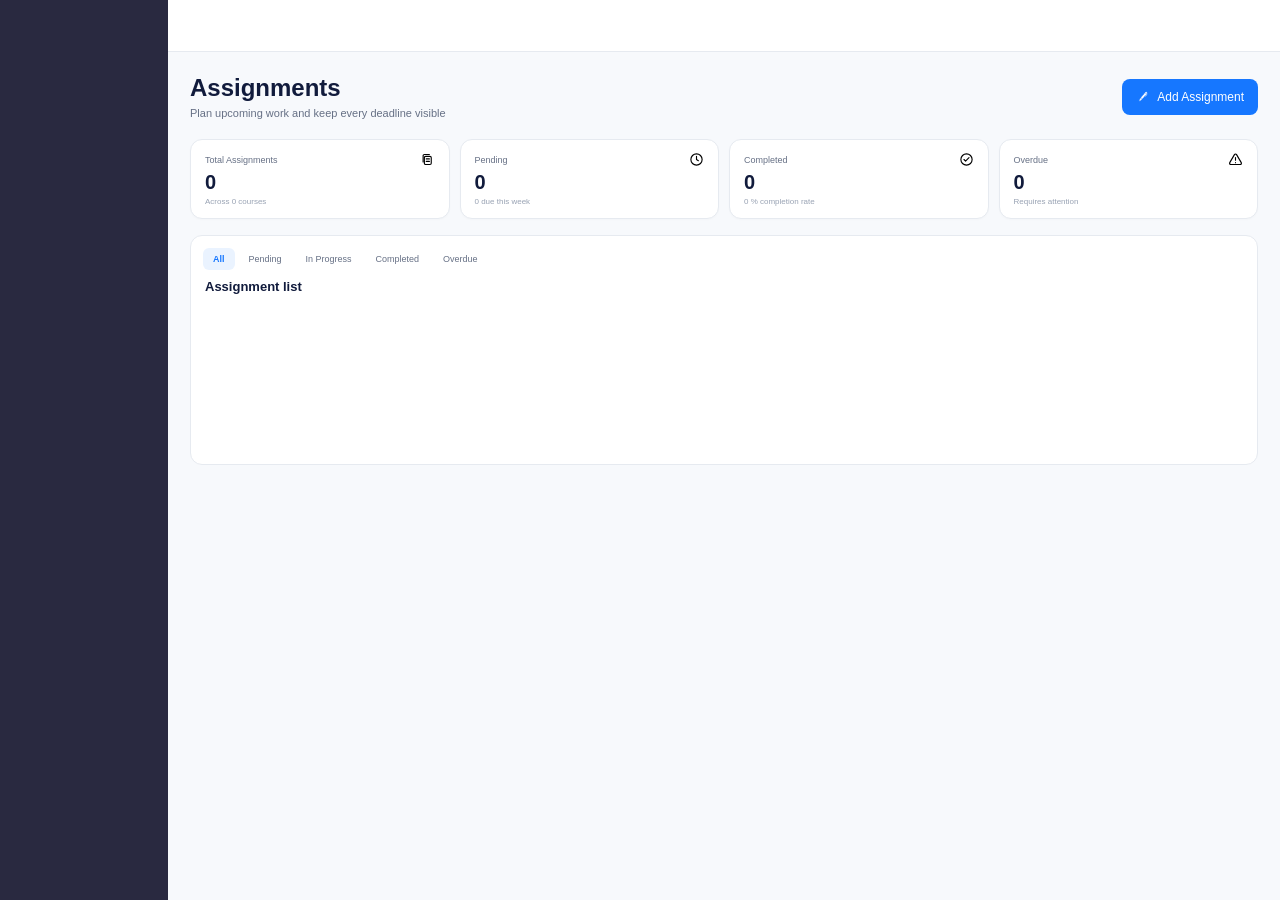
==== pages/Assignments.html @ a7ec11ba "Assignments first commit" ====
<!DOCTYPE html>
<html lang="en">

<head>

    <meta charset="UTF-8">

    <meta
        name="viewport"
        content="width=device-width, initial-scale=1.0"
    >

    <title>Assignments</title>


    <link
        rel="shortcut icon"
        href="../assets/icons/favicon.svg"
        type="image/x-icon"
    >


    <link
        rel="stylesheet"
        href="../style/main_variables.css"
    >


    <link
        rel="stylesheet"
        href="../style/Assignments.css"
    >

</head>


<body>


    <!-- ========================================
         HEADER
    ======================================== -->

    <header>

        <!-- header -->

    </header>


    <!-- ========================================
         SIDEBAR
    ======================================== -->

    <aside>

        <!-- aside -->

    </aside>


    <!-- ========================================
         MAIN
    ======================================== -->

    <main>


        <!-- ========================================
             PAGE HEADER
        ======================================== -->

        <div class="main-header">


            <div>

                <h1>
                    Assignments
                </h1>

                <small>
                    Plan upcoming work and keep every deadline visible
                </small>

            </div>


            <button
                class="add-assignment-btn"
                id="addAssignmentBtn"
                type="button"
            >

                <img
                    src="../assets/icons/Pen icon.png"
                    alt="Pen icon"
                >

                Add Assignment

            </button>


        </div>


        <!-- ========================================
             STAT CARDS
        ======================================== -->

        <div class="main-cards">


            <!-- TOTAL ASSIGNMENTS -->

            <div class="stat-card">

                <div class="card-header">

                    <h5>
                        Total Assignments
                    </h5>

                    <img
                        src="../assets/icons/double icon.svg"
                        alt="Double assignment icon"
                    >

                </div>


                <p id="totalAssignments">
                    0
                </p>


                <small>

                    Across

                    <span id="totalAssignmentsInfo">
                        0
                    </span>

                    courses

                </small>

            </div>


            <!-- PENDING -->

            <div class="stat-card">

                <div class="card-header">

                    <h5>
                        Pending
                    </h5>

                    <img
                        src="../assets/icons/clock.svg"
                        alt="Clock icon"
                    >

                </div>


                <p id="pendingAssignments">
                    0
                </p>


                <small>

                    <span id="pendingAssignmentsInfo">
                        0
                    </span>

                    due this week

                </small>

            </div>


            <!-- COMPLETED -->

            <div class="stat-card">

                <div class="card-header">

                    <h5>
                        Completed
                    </h5>

                    <img
                        src="../assets/icons/check circle.svg"
                        alt="Right check icon"
                    >

                </div>


                <p id="completedAssignments">
                    0
                </p>


                <small>

                    <span id="completedAssignmentsInfo">
                        0
                    </span>

                    % completion rate

                </small>

            </div>


            <!-- OVERDUE -->

            <div class="stat-card">

                <div class="card-header">

                    <h5>
                        Overdue
                    </h5>

                    <img
                        src="../assets/icons/danger icon.svg"
                        alt="Danger icon"
                    >

                </div>


                <p id="overdueAssignments">
                    0
                </p>


                <small id="overdueAssignmentsInfo">
                    Requires attention
                </small>

            </div>


        </div>


        <!-- ========================================
             ASSIGNMENT SECTION
        ======================================== -->

        <div class="assignment-section">


            <!-- FILTER BUTTONS -->

            <div class="highlight">

                <button
                    class="active"
                    data-status="all"
                    type="button"
                >
                    All
                </button>


                <button
                    data-status="pending"
                    type="button"
                >
                    Pending
                </button>


                <button
                    data-status="in-progress"
                    type="button"
                >
                    In Progress
                </button>


                <button
                    data-status="completed"
                    type="button"
                >
                    Completed
                </button>


                <button
                    data-status="overdue"
                    type="button"
                >
                    Overdue
                </button>

            </div>


            <!-- ASSIGNMENT LIST -->

            <div class="assignment-list">

                <h3>
                    Assignment list
                </h3>


                <div id="assignmentsList"></div>

            </div>


        </div>


    </main>


    <!-- ========================================
         ADD / EDIT ASSIGNMENT MODAL
    ======================================== -->

    <div
        class="modal-overlay"
        id="assignmentModal"
    >


        <div class="add-assignment-form">


            <!-- MODAL HEADER -->

            <div class="modal-header">

                <h3>
                    Add Assignment
                </h3>


                <button
                    id="closeAssignmentBtn"
                    type="button"
                >
                    &times;
                </button>

            </div>


            <!-- ASSIGNMENT TITLE -->

            <input
                type="text"
                id="assignmentTitle"
                placeholder="Assignment title"
            >


            <!-- ASSIGNMENT TYPE -->

            <select id="assignmentType">

                <option value="quiz">
                    Quiz
                </option>

                <option value="homework">
                    Homework
                </option>

                <option value="exam">
                    Exam
                </option>

                <option value="project">
                    Project
                </option>

                <option value="lab">
                    Lab
                </option>

            </select>


            <!-- ASSIGNMENT DATE -->

            <input
                type="date"
                id="assignmentDate"
            >


            <!-- MAX SCORE -->

            <input
                type="number"
                id="assignmentMaxScore"
                placeholder="Max score"
            >


            <!-- WEIGHT -->

            <input
                type="number"
                id="assignmentWeight"
                placeholder="Weight"
            >


            <!-- STATUS -->

            <select id="assignmentStatus">

                <option value="pending">
                    Pending
                </option>

                <option value="in-progress">
                    In Progress
                </option>

                <option value="completed">
                    Completed
                </option>

                <option value="overdue">
                    Overdue
                </option>

            </select>


            <!-- TEACHER ID -->

            <input
                type="text"
                id="assignmentTeacherId"
                placeholder="Teacher ID"
            >


            <!-- MODAL BUTTONS -->

            <div class="modal-actions">


                <button
                    id="cancelAssignmentBtn"
                    type="button"
                >
                    Cancel
                </button>


                <button
                    id="saveAssignmentBtn"
                    type="button"
                >
                    Save Assignment
                </button>


            </div>


        </div>

    </div>


    <!-- ========================================
         JAVASCRIPT
    ======================================== -->

    <script src="../js/api.js"></script>

    <script src="../js/assignments.js"></script>


</body>

</html>
---- style/main_variables.css ----
:root {
  --primary: #1677FF;
  --primary-hover: #0B63E5;
  --primary-light: #EAF3FF;
  --purple: #8B5CF6;
  --orange: #FF8A34;

  --bg-page: #F7F9FC;
  --bg-surface: #FFFFFF;
  --bg-subtle: #FAFBFC;

  --text-primary: #111B3C;
  --text-secondary: #667085;
  --text-muted: #98A2B3;

  --border: #E6EAF0;
  --divider: #EEF1F5;

  --success: #16A34A;
  --warning: #F59E0B;
  --danger: #EF4444;

  --radius-sm: 6px;
  --radius-md: 8px;
  --radius-card: 12px;
  --radius-lg: 16px;
  --radius-pill: 999px;

  --space-1: 4px;
  --space-2: 8px;
  --space-3: 12px;
  --space-4: 16px;
  --space-6: 24px;
  --space-8: 32px;
  --space-12: 48px;
}
---- style/Assignments.css ----
* {
    box-sizing: border-box;
    margin: 0;
    padding: 0;
}


body {
    font-family: Arial, Helvetica, sans-serif;
    background-color: var(--bg-page);
    color: var(--text-primary);
}


/* ========================================
   HEADER
======================================== */

header {
    position: fixed;

    top: 0;
    left: 168px;
    right: 0;

    height: 52px;

    background-color: var(--bg-surface);

    border-bottom: 1px solid var(--border);

    z-index: 10;
}


/* ========================================
   SIDEBAR
======================================== */

aside {
    position: fixed;

    top: 0;
    left: 0;
    bottom: 0;

    width: 168px;

    background-color: #292940;

    z-index: 20;
}


/* ========================================
   MAIN
======================================== */

main {
    margin-left: 168px;

    padding-top: 52px;

    min-height: 100vh;

    background-color: var(--bg-page);

    padding-left: 22px;
    padding-right: 22px;
    padding-bottom: 40px;
}


/* ========================================
   MAIN HEADER
======================================== */

.main-header {
    display: flex;

    align-items: center;
    justify-content: space-between;

    padding-top: 22px;
    padding-bottom: 20px;
}


.main-header h1 {
    font-size: 24px;

    font-weight: 700;

    color: var(--text-primary);

    margin-bottom: 5px;
}


.main-header small {
    display: block;

    font-size: 11px;

    color: var(--text-secondary);
}


/* ========================================
   ADD ASSIGNMENT BUTTON
======================================== */

.add-assignment-btn {
    display: flex;

    align-items: center;
    justify-content: center;

    gap: 7px;

    height: 36px;

    padding: 0 14px;

    border: none;

    border-radius: var(--radius-md);

    background-color: var(--primary);

    color: white;

    font-size: 12px;

    font-weight: 500;

    cursor: pointer;

    transition: background-color 0.2s ease;
}


.add-assignment-btn:hover {
    background-color: var(--primary-hover);
}


.add-assignment-btn img {
    width: 14px;
    height: 14px;

    object-fit: contain;

    filter: brightness(0) invert(1);
}


/* ========================================
   STAT CARDS
======================================== */

.main-cards {
    display: grid;

    grid-template-columns: repeat(4, 1fr);

    gap: 10px;

    margin-bottom: 16px;
}


.stat-card {
    min-height: 72px;

    padding: 12px 14px;

    background-color: var(--bg-surface);

    border: 1px solid var(--border);

    border-radius: var(--radius-card);

    box-shadow:
        0 1px 2px rgba(16, 24, 40, 0.02);
}


/* ========================================
   CARD HEADER
======================================== */

.card-header {
    display: flex;

    align-items: center;
    justify-content: space-between;

    margin-bottom: 3px;
}


.card-header h5 {
    font-size: 9px;

    font-weight: 500;

    color: var(--text-secondary);
}


.card-header img {
    width: 15px;
    height: 15px;

    object-fit: contain;
}


/* ========================================
   CARD NUMBERS
======================================== */

.stat-card p {
    font-size: 20px;

    line-height: 1.2;

    font-weight: 700;

    color: var(--text-primary);

    margin: 3px 0;
}


.stat-card small {
    display: block;

    font-size: 8px;

    color: var(--text-muted);
}


/* ========================================
   ASSIGNMENT SECTION
======================================== */

.assignment-section {
    background-color: var(--bg-surface);

    border: 1px solid var(--border);

    border-radius: var(--radius-card);

    padding: 12px;

    min-height: 230px;
}


/* ========================================
   FILTER BUTTONS
======================================== */

.highlight {
    display: flex;

    align-items: center;

    gap: 4px;

    margin-bottom: 9px;
}


.highlight button {
    border: none;

    background: transparent;

    color: var(--text-secondary);

    font-size: 9px;

    padding: 6px 10px;

    border-radius: var(--radius-sm);

    cursor: pointer;

    transition:
        background-color 0.2s ease,
        color 0.2s ease;
}


.highlight button:hover {
    background-color: var(--primary-light);

    color: var(--primary);
}


.highlight button.active {
    background-color: var(--primary-light);

    color: var(--primary);

    font-weight: 600;
}


/* ========================================
   ASSIGNMENT LIST
======================================== */

.assignment-list {
    padding: 0 2px;
}


.assignment-list h3 {
    font-size: 13px;

    font-weight: 700;

    color: var(--text-primary);

    margin-bottom: 3px;
}


#assignmentsList {
    margin-top: 12px;
}


.assignment {
    display: grid;

    grid-template-columns:
        1.5fr
        1fr
        1.2fr
        1fr
        1fr;

    align-items: center;

    padding: 10px 8px;

    border-top: 1px solid var(--border);

    font-size: 9px;

    color: var(--text-secondary);

    cursor: pointer;

    transition:
        background-color 0.2s ease;
}


.assignment:hover {
    background-color: var(--primary-light);
}


.assignment p {
    margin: 0;
}


.assignment .assignment-title {
    font-weight: 600;

    color: var(--text-primary);
}


/* ========================================
   ASSIGNMENT HEADER
======================================== */

.assignment-header {
    cursor: default;

    font-weight: 600;

    color: var(--text-secondary);

    border-top: none;

    border-bottom: 1px solid var(--border);

    padding-bottom: 8px;
}


.assignment-header:hover {
    background-color: transparent;
}


/* ========================================
   STATUS
======================================== */

.status {
    display: inline-block;

    padding: 3px 10px;

    border-radius: 12px;

    font-size: 9px;

    font-weight: bold;
}


.status.pending {
    background: #fef3c7;

    color: #92400e;
}


.status.in-progress {
    background: #dbeafe;

    color: #1d4ed8;
}


.status.completed {
    background: #dcfce7;

    color: #166534;
}


.status.overdue {
    background: #fee2e2;

    color: #991b1b;
}


/* ========================================
   MODAL OVERLAY
======================================== */

.modal-overlay {
    display: none;

    position: fixed;

    top: 0;
    left: 0;
    right: 0;
    bottom: 0;

    z-index: 100;

    align-items: center;
    justify-content: center;

    background-color:
        rgba(41, 41, 64, 0.25);

    backdrop-filter: blur(6px);

    -webkit-backdrop-filter: blur(6px);
}


/* ========================================
   MODAL WINDOW
======================================== */

.add-assignment-form {
    width: 420px;

    padding: 22px;

    background-color: var(--bg-surface);

    border: 1px solid var(--border);

    border-radius: var(--radius-card);

    box-shadow:
        0 10px 30px rgba(16, 24, 40, 0.15);
}


/* ========================================
   MODAL HEADER
======================================== */

.modal-header {
    display: flex;

    align-items: center;
    justify-content: space-between;

    margin-bottom: 18px;
}


.modal-header h3 {
    font-size: 16px;

    color: var(--text-primary);
}


.modal-header button {
    border: none;

    background: transparent;

    color: var(--text-secondary);

    font-size: 22px;

    cursor: pointer;
}


.modal-header button:hover {
    color: var(--text-primary);
}


/* ========================================
   FORM INPUTS
======================================== */

.add-assignment-form input,
.add-assignment-form select {
    width: 100%;

    height: 36px;

    margin-bottom: 10px;

    padding: 0 10px;

    border: 1px solid var(--border);

    border-radius: var(--radius-sm);

    background-color: var(--bg-page);

    color: var(--text-primary);

    font-size: 11px;

    outline: none;
}


.add-assignment-form input:focus,
.add-assignment-form select:focus {
    border-color: var(--primary);
}


/* ========================================
   MODAL BUTTONS
======================================== */

.modal-actions {
    display: flex;

    justify-content: flex-end;

    gap: 8px;

    margin-top: 8px;
}


.modal-actions button {
    height: 34px;

    padding: 0 14px;

    border: none;

    border-radius: var(--radius-sm);

    font-size: 11px;

    cursor: pointer;
}


#saveAssignmentBtn {
    background-color: var(--primary);

    color: white;
}


#saveAssignmentBtn:hover {
    background-color: var(--primary-hover);
}


#cancelAssignmentBtn {
    background-color: var(--primary-light);

    color: var(--primary);
}
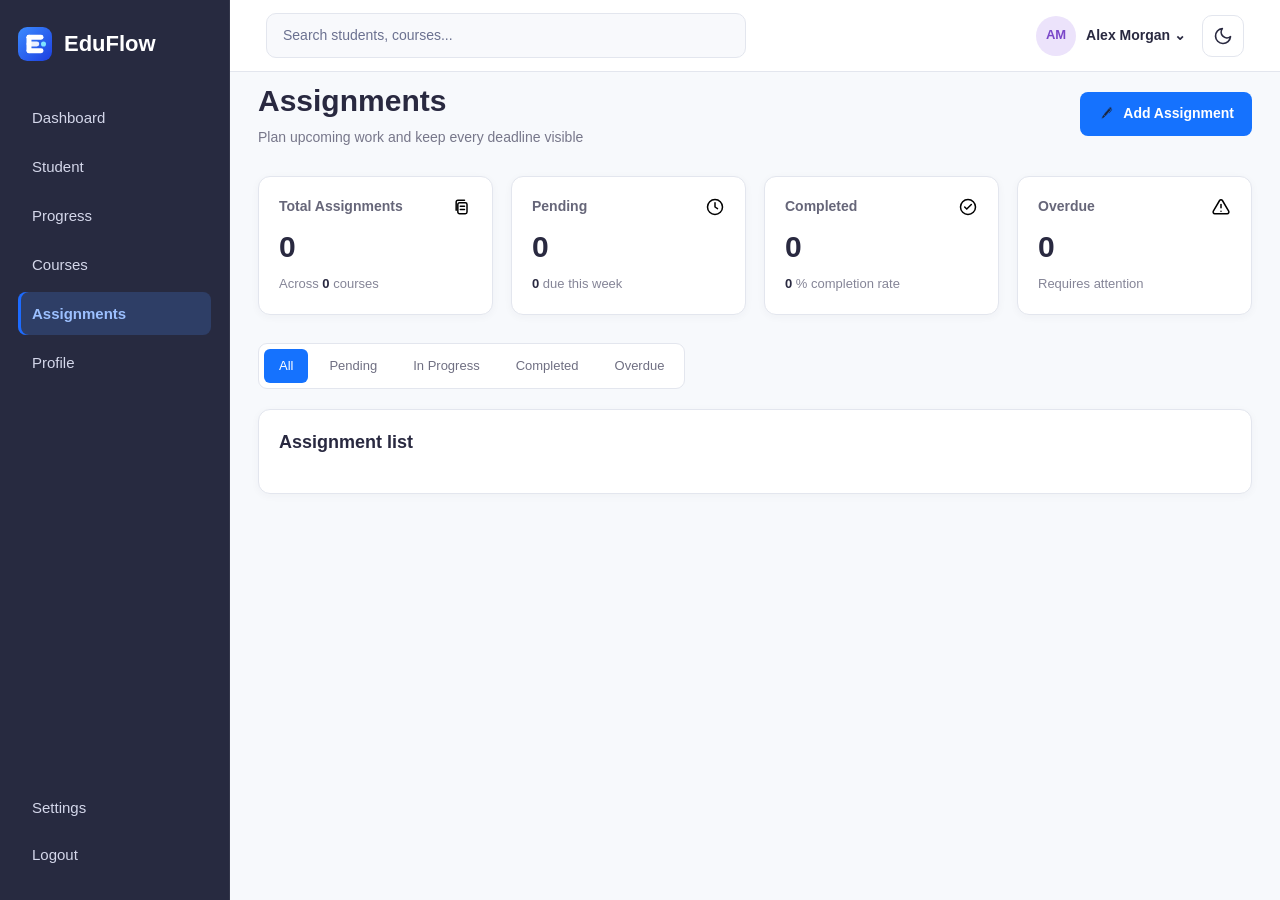
==== commit 9c38f367: "Profile first commit" ====
--- a/pages/Assignments.html
+++ b/pages/Assignments.html
@@ -13,6 +13,7 @@
     <title>Assignments</title>
 
 
+    <!-- FAVICON -->
     <link
         rel="shortcut icon"
         href="../assets/icons/favicon.svg"
@@ -20,43 +21,48 @@
     >
 
 
+    <!-- GLOBAL VARIABLES -->
     <link
         rel="stylesheet"
         href="../style/main_variables.css"
     >
 
 
+    <!-- SHARED LAYOUT -->
+    <link
+        rel="stylesheet"
+        href="../style/layout.css"
+    >
+
+
+    <!-- ASSIGNMENTS STYLE -->
     <link
         rel="stylesheet"
         href="../style/Assignments.css"
     >
 
+
+    <!-- SHARED LAYOUT JS -->
+    <script src="../js/layout.js"></script>
+
 </head>
 
 
-<body>
-
-
-    <!-- ========================================
-         HEADER
-    ======================================== -->
-
-    <header>
-
-        <!-- header -->
-
-    </header>
-
-
-    <!-- ========================================
-         SIDEBAR
-    ======================================== -->
-
-    <aside>
-
-        <!-- aside -->
-
-    </aside>
+<body data-page="assignments">
+
+
+    <!-- ========================================
+         SHARED TOPBAR
+    ======================================== -->
+
+    <div id="topbar-container"></div>
+
+
+    <!-- ========================================
+         SHARED SIDEBAR
+    ======================================== -->
+
+    <div id="sidebar-container"></div>
 
 
     <!-- ========================================
@@ -65,13 +71,7 @@
 
     <main>
 
-
-        <!-- ========================================
-             PAGE HEADER
-        ======================================== -->
-
         <div class="main-header">
-
 
             <div>
 
@@ -101,18 +101,17 @@
 
             </button>
 
-
         </div>
 
 
         <!-- ========================================
-             STAT CARDS
+             STATISTICS CARDS
         ======================================== -->
 
         <div class="main-cards">
 
 
-            <!-- TOTAL ASSIGNMENTS -->
+            <!-- TOTAL -->
 
             <div class="stat-card">
 
@@ -256,13 +255,13 @@
 
 
         <!-- ========================================
-             ASSIGNMENT SECTION
+             ASSIGNMENTS SECTION
         ======================================== -->
 
         <div class="assignment-section">
 
 
-            <!-- FILTER BUTTONS -->
+            <!-- FILTERS -->
 
             <div class="highlight">
 
@@ -325,12 +324,11 @@
 
         </div>
 
-
     </main>
 
 
     <!-- ========================================
-         ADD / EDIT ASSIGNMENT MODAL
+         ASSIGNMENT MODAL
     ======================================== -->
 
     <div
@@ -338,7 +336,6 @@
         id="assignmentModal"
     >
 
-
         <div class="add-assignment-form">
 
 
@@ -361,7 +358,7 @@
             </div>
 
 
-            <!-- ASSIGNMENT TITLE -->
+            <!-- TITLE -->
 
             <input
                 type="text"
@@ -370,7 +367,7 @@
             >
 
 
-            <!-- ASSIGNMENT TYPE -->
+            <!-- TYPE -->
 
             <select id="assignmentType">
 
@@ -397,7 +394,7 @@
             </select>
 
 
-            <!-- ASSIGNMENT DATE -->
+            <!-- DATE -->
 
             <input
                 type="date"
@@ -446,7 +443,7 @@
             </select>
 
 
-            <!-- TEACHER ID -->
+            <!-- TEACHER -->
 
             <input
                 type="text"
@@ -455,11 +452,10 @@
             >
 
 
-            <!-- MODAL BUTTONS -->
+            <!-- ACTIONS -->
 
             <div class="modal-actions">
 
-
                 <button
                     id="cancelAssignmentBtn"
                     type="button"
@@ -475,9 +471,7 @@
                     Save Assignment
                 </button>
 
-
-            </div>
-
+            </div>
 
         </div>
 
@@ -485,11 +479,16 @@
 
 
     <!-- ========================================
-         JAVASCRIPT
+         API
     ======================================== -->
 
     <script src="../js/api.js"></script>
 
+
+    <!-- ========================================
+         ASSIGNMENTS JS
+    ======================================== -->
+
     <script src="../js/assignments.js"></script>
 
 
--- a/style/layout.css
+++ b/style/layout.css
@@ -0,0 +1,275 @@
+/* =========================================================
+   EduFlow shared layout: theme, Sidebar, Topbar, page offset.
+   Every page links this file.
+   ========================================================= */
+@import url("https://fonts.googleapis.com/css2?family=Inter:wght@400;500;600;700&display=swap");
+
+/* ---------- Theme variables ---------- */
+:root {
+  color-scheme: light;
+
+  --bg: #f8f9fc;
+  --surface: #ffffff;
+  --border: #e3e6ee;
+  --ink: #1f2236;
+  --muted: #6b7190;
+  --sidebar: #272a40;
+  --sidebar-border: rgba(255, 255, 255, .06);
+
+  --blue: #1d6bff;
+  --purple: #c08af0;
+  --orange: #edad5e;
+  --green: #1f9d68;
+  --primary: #1d6bff;
+  --primary-hover: #0f5be6;
+
+  --green-soft: #e3f5ec;
+  --track: #e8eaf2;
+  --avatar-bg: #ece3fb;
+  --avatar-ink: #7a47c9;
+  --danger: #d63c3c;
+
+  --radius: 14px;
+
+  /* Layout sizes (desktop) */
+  --sidebar-w: 230px;
+  --topbar-h: 72px;
+  --page-pad: 36px;
+}
+
+[data-theme="dark"] {
+  color-scheme: dark;
+
+  --bg: #11131f;
+  --surface: #191c2b;
+  --border: #2b3045;
+  --ink: #f4f6fc;
+  --muted: #9ca3b8;
+  --sidebar: #171927;
+  --sidebar-border: #2b3045;
+
+  --blue: #4d8dff;
+  --purple: #c9a0f5;
+  --orange: #f0b46d;
+  --green: #3fc68f;
+
+  --green-soft: rgba(63, 198, 143, .16);
+  --track: #2b3045;
+  --avatar-bg: #2f2650;
+  --avatar-ink: #d3bbf7;
+  --danger: #ff7b7b;
+}
+
+/* ---------- Base ---------- */
+* { box-sizing: border-box; margin: 0; padding: 0; }
+
+/* html { scroll-padding-top: var(--topbar-h); } */
+
+body {
+  font-family: "Inter", system-ui, -apple-system, "Segoe UI", sans-serif;
+  background: var(--bg);
+  color: var(--ink);
+  font-size: 16px;
+  line-height: 1.4;
+}
+
+body.no-scroll { overflow: hidden; }
+
+a { color: inherit; text-decoration: none; }
+ul { list-style: none; }
+button { font: inherit; color: inherit; cursor: pointer; }
+
+:focus-visible { outline: 2px solid var(--blue); outline-offset: 2px; }
+
+/* ---------- Sidebar (fixed on desktop) ---------- */
+.sidebar {
+  position: fixed;
+  top: 0;
+  left: 0;
+  z-index: 40;
+  width: var(--sidebar-w);
+  height: 100vh;
+  overflow-y: auto;
+  background: var(--sidebar);
+  border-right: 1px solid var(--sidebar-border);
+  color: #fff;
+  padding: 24px 18px;
+  display: flex;
+  flex-direction: column;
+}
+
+.sidebar-header {
+  display: flex;
+  align-items: center;
+  justify-content: space-between;
+  height: 40px;
+  margin-bottom: 32px;
+}
+.brand { display: flex; align-items: center; gap: 12px; }
+.brand img { width: 34px; height: 34px; display: block; }
+.brand span { font-size: 22px; font-weight: 700; }
+
+.sidebar-close {
+  display: none;
+  width: 38px;
+  height: 38px;
+  background: transparent;
+  border: 1px solid rgba(255, 255, 255, .25);
+  border-radius: 10px;
+}
+
+.menu { display: grid; gap: 6px; }
+.menu a, .menu-bottom a {
+  display: block; padding: 11px 14px; font-size: 15px; color: #d4d7ea;
+  border-radius: 8px;
+}
+.menu a:hover, .menu-bottom a:hover { color: #fff; background: rgba(255, 255, 255, .06); }
+.menu a.active {
+  color: #9cc0ff;
+  font-weight: 600;
+  background: rgba(77, 141, 255, .2);
+  box-shadow: inset 3px 0 0 var(--blue);
+}
+.menu-bottom { margin-top: auto; display: grid; gap: 4px; }
+
+.sidebar-overlay {
+  display: none;
+  position: fixed;
+  inset: 0;
+  z-index: 35;
+  background: rgba(10, 12, 24, .55);
+  opacity: 0;
+  visibility: hidden;
+  transition: opacity .25s ease, visibility 0s .25s;
+}
+.sidebar-overlay--visible {
+  opacity: 1;
+  visibility: visible;
+  transition-delay: 0s;
+}
+
+/* ---------- Topbar (fixed) ---------- */
+.topbar {
+  position: fixed;
+  top: 0;
+  left: var(--sidebar-w);
+  right: 0;
+  z-index: 30;
+  height: var(--topbar-h);
+  display: flex;
+  align-items: center;
+  justify-content: space-between;
+  gap: 16px;
+  padding: 0 var(--page-pad);
+  background: var(--surface);
+  border-bottom: 1px solid var(--border);
+
+
+}
+.topbar-left { display: flex; align-items: center; gap: 14px; flex: 1; min-width: 0; }
+.menu-toggle {
+  display: none;
+  flex-shrink: 0;
+  width: 42px; height: 42px;
+  font-size: 20px; line-height: 1;
+  background: var(--surface);
+  border: 1px solid var(--border);
+  border-radius: 10px;
+}
+.search {
+  flex: 1 1 auto;
+  width: 100%;
+  min-width: 0;
+  max-width: 480px;
+  padding: 12px 16px;
+  font: inherit; font-size: 14px;
+  color: var(--ink);
+  border: 1px solid var(--border); border-radius: 10px; background: var(--bg);
+}
+.search::placeholder { color: var(--muted); }
+.top-actions { display: flex; align-items: center; gap: 14px; flex-shrink: 0; }
+.theme-toggle {
+  width: 42px; height: 42px; border-radius: 10px;
+  border: 1px solid var(--border); background: var(--surface);
+  display: grid; place-items: center;
+}
+.theme-toggle:hover { background: var(--bg); }
+.theme-toggle svg { width: 20px; height: 20px; fill: none; stroke: currentColor; stroke-width: 2; stroke-linecap: round; stroke-linejoin: round; }
+.icon-sun { display: none; }
+[data-theme="dark"] .icon-moon { display: none; }
+[data-theme="dark"] .icon-sun { display: block; }
+.user { display: flex; align-items: center; gap: 10px; font-size: 14px; font-weight: 600; }
+.avatar {
+  width: 40px; height: 40px; border-radius: 50%; background: var(--avatar-bg); color: var(--avatar-ink);
+  display: grid; place-items: center; font-size: 13px; font-weight: 700;
+}
+
+/* ---------- Page offset ---------- */
+.main {
+  margin-left: var(--sidebar-w);
+  padding-top: var(--topbar-h);
+  min-width: 0;
+}
+.content {
+  width: 100%;
+  max-width: none;
+  padding: var(--page-pad);
+}
+
+/* Shown by layout.js if the Sidebar/Topbar files cannot be loaded */
+.layout-error {
+  position: fixed;
+  top: 0;
+  left: 0;
+  right: 0;
+  z-index: 50;
+  padding: 12px 16px;
+  background: var(--danger);
+  color: #fff;
+  font-size: 14px;
+}
+
+/* ---------- Laptop (just above the drawer breakpoint) ---------- */
+@media (min-width: 1025px) and (max-width: 1200px) {
+  :root { --sidebar-w: 210px; --page-pad: 28px; }
+}
+
+/* ---------- Tablet and below: drawer sidebar ---------- */
+@media (max-width: 1024px) {
+  :root { --topbar-h: 68px; --page-pad: 28px; }
+
+  .sidebar {
+    width: min(260px, 85vw);
+    transform: translateX(-100%);
+    visibility: hidden;
+    transition: transform .25s ease, visibility 0s .25s;
+  }
+  .sidebar--open {
+    transform: translateX(0);
+    visibility: visible;
+    transition-delay: 0s;
+    box-shadow: 8px 0 24px rgba(0, 0, 0, .25);
+  }
+  .sidebar-close { display: grid; place-items: center; }
+  .sidebar-overlay { display: block; }
+
+  .topbar { left: 0; }
+  .menu-toggle { display: grid; place-items: center; }
+  .main { margin-left: 0; }
+}
+
+/* ---------- Mobile ---------- */
+@media (max-width: 767px) {
+  :root { --topbar-h: 64px; --page-pad: 16px; }
+
+  body { font-size: 15px; }
+  .search { font-size: 16px; padding: 10px 14px; }
+  .menu-toggle, .theme-toggle { width: 38px; height: 38px; }
+  .avatar { width: 36px; height: 36px; }
+  /* .user-name { display: none; } */
+  .top-actions { gap: 10px; }
+}
+
+@media (prefers-reduced-motion: reduce) {
+  .sidebar, .sidebar-overlay { transition: none; }
+}
--- a/style/Assignments.css
+++ b/style/Assignments.css
@@ -1,292 +1,272 @@
+/* =========================================================
+   GLOBAL
+   ========================================================= */
+
 * {
     box-sizing: border-box;
     margin: 0;
     padding: 0;
 }
 
+html,
+body {
+    min-height: 100%;
+}
 
 body {
     font-family: Arial, Helvetica, sans-serif;
-    background-color: var(--bg-page);
-    color: var(--text-primary);
-}
-
-
-/* ========================================
-   HEADER
-======================================== */
-
-header {
-    position: fixed;
-
-    top: 0;
-    left: 168px;
-    right: 0;
-
-    height: 52px;
-
-    background-color: var(--bg-surface);
-
-    border-bottom: 1px solid var(--border);
-
-    z-index: 10;
-}
-
-
-/* ========================================
-   SIDEBAR
-======================================== */
-
-aside {
-    position: fixed;
-
-    top: 0;
-    left: 0;
-    bottom: 0;
-
-    width: 168px;
-
-    background-color: #292940;
-
-    z-index: 20;
-}
-
-
-/* ========================================
-   MAIN
-======================================== */
-
-main {
-    margin-left: 168px;
-
-    padding-top: 52px;
+
+    color: #292940;
+
+    background-color: var(--bg-page, #fbfcfe);
+
+    overflow-x: hidden;
+}
+
+
+/* =========================================================
+   ASSIGNMENTS MAIN  (selector covers any <main>, even without the class)
+
+   The shared Sidebar + Topbar are styled by layout.css.
+   --fit-sidebar-w / --fit-topbar-h are set by layout-fit.js
+   from their real size (the numbers here are only fallbacks
+   for the moment before the script runs).
+   ========================================================= */
+
+main,
+.assignments-main {
+    margin-left: var(--fit-sidebar-w, 230px);
 
     min-height: 100vh;
 
-    background-color: var(--bg-page);
-
-    padding-left: 22px;
-    padding-right: 22px;
-    padding-bottom: 40px;
-}
-
-
-/* ========================================
+    padding-top: calc(var(--fit-topbar-h, 72px) + 8px);
+    padding-left: 28px;
+    padding-right: 28px;
+    padding-bottom: 30px;
+
+    background-color: var(--bg-page, #fbfcfe);
+}
+
+
+/* =========================================================
    MAIN HEADER
-======================================== */
+   ========================================================= */
 
 .main-header {
     display: flex;
 
     align-items: center;
+
     justify-content: space-between;
 
-    padding-top: 22px;
-    padding-bottom: 20px;
-}
-
+    gap: 20px;
+
+    margin-bottom: 28px;
+}
 
 .main-header h1 {
-    font-size: 24px;
+    font-size: 30px;
 
     font-weight: 700;
 
-    color: var(--text-primary);
-
-    margin-bottom: 5px;
-}
-
+    color: #292940;
+
+    margin-bottom: 6px;
+}
 
 .main-header small {
     display: block;
 
-    font-size: 11px;
-
-    color: var(--text-secondary);
-}
-
-
-/* ========================================
+    font-size: 14px;
+
+    color: #77778a;
+}
+
+
+/* =========================================================
    ADD ASSIGNMENT BUTTON
-======================================== */
+   ========================================================= */
 
 .add-assignment-btn {
     display: flex;
 
     align-items: center;
+
     justify-content: center;
 
-    gap: 7px;
-
-    height: 36px;
-
-    padding: 0 14px;
+    gap: 8px;
+
+    min-width: 165px;
+
+    height: 44px;
+
+    padding: 0 18px;
 
     border: none;
 
-    border-radius: var(--radius-md);
-
-    background-color: var(--primary);
-
-    color: white;
-
-    font-size: 12px;
-
-    font-weight: 500;
+    border-radius: 8px;
+
+    background-color: #1572fe;
+
+    color: #ffffff;
+
+    font-size: 14px;
+
+    font-weight: 600;
 
     cursor: pointer;
 
-    transition: background-color 0.2s ease;
-}
-
+    transition:
+        background-color 0.2s ease,
+        transform 0.2s ease;
+}
 
 .add-assignment-btn:hover {
-    background-color: var(--primary-hover);
-}
-
+    background-color: #0f5fd6;
+
+    transform: translateY(-1px);
+}
+
+.add-assignment-btn:active {
+    transform: translateY(0);
+}
 
 .add-assignment-btn img {
-    width: 14px;
-    height: 14px;
+    width: 17px;
+
+    height: 17px;
 
     object-fit: contain;
-
-    filter: brightness(0) invert(1);
-}
-
-
-/* ========================================
-   STAT CARDS
-======================================== */
+}
+
+
+/* =========================================================
+   STATISTICS CARDS
+   ========================================================= */
 
 .main-cards {
     display: grid;
 
-    grid-template-columns: repeat(4, 1fr);
-
-    gap: 10px;
-
-    margin-bottom: 16px;
-}
-
+    grid-template-columns:
+        repeat(4, minmax(0, 1fr));
+
+    gap: 18px;
+
+    margin-bottom: 28px;
+}
 
 .stat-card {
-    min-height: 72px;
-
-    padding: 12px 14px;
-
-    background-color: var(--bg-surface);
-
-    border: 1px solid var(--border);
-
-    border-radius: var(--radius-card);
+    min-width: 0;
+
+    padding: 20px;
+
+    border: 1px solid var(--border, #e8e8ef);
+
+    border-radius: 12px;
+
+    background-color: var(--bg-surface, #ffffff);
 
     box-shadow:
-        0 1px 2px rgba(16, 24, 40, 0.02);
-}
-
-
-/* ========================================
-   CARD HEADER
-======================================== */
+        0 2px 8px rgba(41, 41, 64, 0.04);
+}
 
 .card-header {
     display: flex;
 
     align-items: center;
+
     justify-content: space-between;
 
-    margin-bottom: 3px;
-}
-
+    gap: 10px;
+
+    margin-bottom: 15px;
+}
 
 .card-header h5 {
-    font-size: 9px;
-
-    font-weight: 500;
-
-    color: var(--text-secondary);
-}
-
+    font-size: 14px;
+
+    font-weight: 600;
+
+    color: #666679;
+}
 
 .card-header img {
-    width: 15px;
-    height: 15px;
+    width: 20px;
+
+    height: 20px;
 
     object-fit: contain;
 }
 
-
-/* ========================================
-   CARD NUMBERS
-======================================== */
-
-.stat-card p {
-    font-size: 20px;
-
-    line-height: 1.2;
+.stat-card > p {
+    font-size: 30px;
+
+    line-height: 1;
 
     font-weight: 700;
 
-    color: var(--text-primary);
-
-    margin: 3px 0;
-}
-
-
-.stat-card small {
-    display: block;
-
-    font-size: 8px;
-
-    color: var(--text-muted);
-}
-
-
-/* ========================================
+    color: #292940;
+
+    margin-bottom: 10px;
+}
+
+.stat-card > small {
+    font-size: 13px;
+
+    color: #858597;
+}
+
+.stat-card > small span {
+    font-weight: 600;
+
+    color: #292940;
+}
+
+
+/* =========================================================
    ASSIGNMENT SECTION
-======================================== */
+   ========================================================= */
 
 .assignment-section {
-    background-color: var(--bg-surface);
-
-    border: 1px solid var(--border);
-
-    border-radius: var(--radius-card);
-
-    padding: 12px;
-
-    min-height: 230px;
-}
-
-
-/* ========================================
-   FILTER BUTTONS
-======================================== */
+    width: 100%;
+}
 
 .highlight {
     display: flex;
 
     align-items: center;
 
-    gap: 4px;
-
-    margin-bottom: 9px;
-}
-
+    gap: 6px;
+
+    width: fit-content;
+
+    padding: 5px;
+
+    margin-bottom: 20px;
+
+    border: 1px solid var(--border, #e7e7ee);
+
+    border-radius: 9px;
+
+    background-color: var(--bg-surface, #ffffff);
+}
 
 .highlight button {
+    height: 34px;
+
+    padding: 0 15px;
+
     border: none;
 
-    background: transparent;
-
-    color: var(--text-secondary);
-
-    font-size: 9px;
-
-    padding: 6px 10px;
-
-    border-radius: var(--radius-sm);
+    border-radius: 6px;
+
+    background-color: transparent;
+
+    color: #6f6f82;
+
+    font-size: 13px;
+
+    font-weight: 500;
 
     cursor: pointer;
 
@@ -295,67 +275,74 @@
         color 0.2s ease;
 }
 
-
 .highlight button:hover {
-    background-color: var(--primary-light);
-
-    color: var(--primary);
-}
-
+    background-color: #f5f5f8;
+
+    color: #292940;
+}
 
 .highlight button.active {
-    background-color: var(--primary-light);
-
-    color: var(--primary);
-
-    font-weight: 600;
-}
-
-
-/* ========================================
+    background-color: #1572fe;
+
+    color: #ffffff;
+}
+
+
+/* =========================================================
    ASSIGNMENT LIST
-======================================== */
+   ========================================================= */
 
 .assignment-list {
-    padding: 0 2px;
-}
-
+    width: 100%;
+
+    padding: 20px;
+
+    border: 1px solid var(--border, #e8e8ef);
+
+    border-radius: 12px;
+
+    background-color: var(--bg-surface, #ffffff);
+
+    box-shadow:
+        0 2px 8px rgba(41, 41, 64, 0.04);
+
+    overflow-x: auto;
+}
 
 .assignment-list h3 {
-    font-size: 13px;
+    margin-bottom: 18px;
+
+    font-size: 18px;
 
     font-weight: 700;
 
-    color: var(--text-primary);
-
-    margin-bottom: 3px;
-}
-
-
-#assignmentsList {
-    margin-top: 12px;
-}
-
+    color: #292940;
+}
+
+
+/* =========================================================
+   ASSIGNMENT ROW
+   ========================================================= */
 
 .assignment {
     display: grid;
 
     grid-template-columns:
-        1.5fr
+        2fr
         1fr
         1.2fr
         1fr
-        1fr;
-
-    align-items: center;
-
-    padding: 10px 8px;
-
-    border-top: 1px solid var(--border);
-
-    font-size: 9px;
-
-    color: var(--text-secondary);
+        1.2fr;
+
+    align-items: center;
+
+    min-width: 650px;
+
+    min-height: 58px;
+
+    padding: 0 14px;
+
+    border-bottom: 1px solid #eeeeF2;
 
     cursor: pointer;
 
@@ -363,258 +350,529 @@
         background-color 0.2s ease;
 }
 
-
-.assignment:hover {
-    background-color: var(--primary-light);
-}
-
+.assignment:last-child {
+    border-bottom: none;
+}
+
+.assignment:not(.assignment-header):hover {
+    background-color: #fafafa;
+}
 
 .assignment p {
-    margin: 0;
-}
-
+    padding-right: 12px;
+
+    font-size: 13px;
+
+    color: #666679;
+
+    overflow: hidden;
+
+    text-overflow: ellipsis;
+
+    white-space: nowrap;
+}
 
 .assignment .assignment-title {
+    font-size: 14px;
+
     font-weight: 600;
 
-    color: var(--text-primary);
-}
-
-
-/* ========================================
+    color: #292940;
+}
+
+
+/* =========================================================
    ASSIGNMENT HEADER
-======================================== */
+   ========================================================= */
 
 .assignment-header {
+    min-height: 45px;
+
     cursor: default;
 
+    border-bottom: 1px solid #e5e5eb;
+
+    background-color: #fafafd;
+}
+
+.assignment-header:hover {
+    background-color: #fafafd;
+}
+
+.assignment-header p {
+    font-size: 12px;
+
     font-weight: 600;
 
-    color: var(--text-secondary);
-
-    border-top: none;
-
-    border-bottom: 1px solid var(--border);
-
-    padding-bottom: 8px;
-}
-
-
-.assignment-header:hover {
-    background-color: transparent;
-}
-
-
-/* ========================================
+    color: #858597;
+
+    text-transform: uppercase;
+}
+
+
+/* =========================================================
    STATUS
-======================================== */
+   ========================================================= */
 
 .status {
-    display: inline-block;
-
-    padding: 3px 10px;
+    display: inline-flex;
+
+    align-items: center;
+
+    justify-content: center;
+
+    min-width: 85px;
+
+    padding: 5px 10px;
+
+    border-radius: 20px;
+
+    font-size: 11px;
+
+    font-weight: 600;
+
+    text-transform: capitalize;
+}
+
+.status.pending {
+    background-color: #f5edff;
+
+    color: #7a3fc4;
+}
+
+.status.in-progress {
+    background-color: #f1f7ff;
+
+    color: #1572fe;
+}
+
+.status.completed {
+    background-color: #e8f8ef;
+
+    color: #25a65a;
+}
+
+.status.overdue {
+    background-color: #fdecec;
+
+    color: #d64545;
+}
+
+
+/* =========================================================
+   MODAL OVERLAY
+   ========================================================= */
+
+.modal-overlay {
+    position: fixed;
+
+    inset: 0;
+
+    z-index: 2000;
+
+    display: none;
+
+    align-items: center;
+
+    justify-content: center;
+
+    padding: 20px;
+
+    background-color: rgba(41, 41, 64, 0.45);
+}
+
+
+/* =========================================================
+   ADD / EDIT ASSIGNMENT FORM
+   ========================================================= */
+
+.add-assignment-form {
+    width: 100%;
+
+    max-width: 500px;
+
+    max-height: 90vh;
+
+    padding: 25px;
 
     border-radius: 12px;
 
-    font-size: 9px;
-
-    font-weight: bold;
-}
-
-
-.status.pending {
-    background: #fef3c7;
-
-    color: #92400e;
-}
-
-
-.status.in-progress {
-    background: #dbeafe;
-
-    color: #1d4ed8;
-}
-
-
-.status.completed {
-    background: #dcfce7;
-
-    color: #166534;
-}
-
-
-.status.overdue {
-    background: #fee2e2;
-
-    color: #991b1b;
-}
-
-
-/* ========================================
-   MODAL OVERLAY
-======================================== */
-
-.modal-overlay {
-    display: none;
-
-    position: fixed;
-
-    top: 0;
-    left: 0;
-    right: 0;
-    bottom: 0;
-
-    z-index: 100;
-
-    align-items: center;
-    justify-content: center;
-
-    background-color:
-        rgba(41, 41, 64, 0.25);
-
-    backdrop-filter: blur(6px);
-
-    -webkit-backdrop-filter: blur(6px);
-}
-
-
-/* ========================================
-   MODAL WINDOW
-======================================== */
-
-.add-assignment-form {
-    width: 420px;
-
-    padding: 22px;
-
-    background-color: var(--bg-surface);
-
-    border: 1px solid var(--border);
-
-    border-radius: var(--radius-card);
+    background-color: #ffffff;
 
     box-shadow:
-        0 10px 30px rgba(16, 24, 40, 0.15);
-}
-
-
-/* ========================================
+        0 15px 40px rgba(0, 0, 0, 0.15);
+
+    overflow-y: auto;
+}
+
+
+/* =========================================================
    MODAL HEADER
-======================================== */
+   ========================================================= */
 
 .modal-header {
     display: flex;
 
     align-items: center;
+
     justify-content: space-between;
 
-    margin-bottom: 18px;
-}
-
+    gap: 15px;
+
+    margin-bottom: 22px;
+}
 
 .modal-header h3 {
-    font-size: 16px;
-
-    color: var(--text-primary);
-}
-
+    font-size: 20px;
+
+    font-weight: 700;
+
+    color: #292940;
+}
 
 .modal-header button {
+    display: flex;
+
+    align-items: center;
+
+    justify-content: center;
+
+    width: 32px;
+
+    height: 32px;
+
     border: none;
 
-    background: transparent;
-
-    color: var(--text-secondary);
+    border-radius: 6px;
+
+    background-color: #f5f5f7;
+
+    color: #555568;
 
     font-size: 22px;
 
+    line-height: 1;
+
     cursor: pointer;
-}
-
+
+    transition:
+        background-color 0.2s ease,
+        color 0.2s ease;
+}
 
 .modal-header button:hover {
-    color: var(--text-primary);
-}
-
-
-/* ========================================
+    background-color: #eeeeF2;
+
+    color: #292940;
+}
+
+
+/* =========================================================
    FORM INPUTS
-======================================== */
+   ========================================================= */
 
 .add-assignment-form input,
 .add-assignment-form select {
+    display: block;
+
     width: 100%;
 
-    height: 36px;
-
-    margin-bottom: 10px;
-
-    padding: 0 10px;
-
-    border: 1px solid var(--border);
-
-    border-radius: var(--radius-sm);
-
-    background-color: var(--bg-page);
-
-    color: var(--text-primary);
-
-    font-size: 11px;
+    height: 44px;
+
+    margin-bottom: 14px;
+
+    padding: 0 12px;
+
+    border: 1px solid #ddddE5;
+
+    border-radius: 7px;
 
     outline: none;
-}
-
+
+    background-color: #ffffff;
+
+    color: #292940;
+
+    font-family: Arial, Helvetica, sans-serif;
+
+    font-size: 14px;
+
+    transition:
+        border-color 0.2s ease,
+        box-shadow 0.2s ease;
+}
+
+.add-assignment-form input::placeholder {
+    color: #9999a8;
+}
 
 .add-assignment-form input:focus,
 .add-assignment-form select:focus {
-    border-color: var(--primary);
-}
-
-
-/* ========================================
-   MODAL BUTTONS
-======================================== */
+    border-color: #1572fe;
+
+    box-shadow:
+        0 0 0 3px rgba(21, 114, 254, 0.10);
+}
+
+
+/* =========================================================
+   MODAL ACTIONS
+   ========================================================= */
 
 .modal-actions {
     display: flex;
 
     justify-content: flex-end;
 
-    gap: 8px;
+    align-items: center;
+
+    gap: 10px;
 
     margin-top: 8px;
 }
 
-
 .modal-actions button {
-    height: 34px;
-
-    padding: 0 14px;
+    min-height: 40px;
+
+    padding: 0 16px;
 
     border: none;
 
-    border-radius: var(--radius-sm);
-
-    font-size: 11px;
+    border-radius: 7px;
+
+    font-size: 13px;
+
+    font-weight: 600;
 
     cursor: pointer;
-}
-
+
+    transition:
+        background-color 0.2s ease,
+        transform 0.2s ease;
+}
+
+#cancelAssignmentBtn {
+    background-color: #f1f1f4;
+
+    color: #555568;
+}
+
+#cancelAssignmentBtn:hover {
+    background-color: #e6e6eb;
+}
 
 #saveAssignmentBtn {
-    background-color: var(--primary);
-
-    color: white;
-}
-
+    background-color: #1572fe;
+
+    color: #ffffff;
+}
 
 #saveAssignmentBtn:hover {
-    background-color: var(--primary-hover);
-}
-
-
-#cancelAssignmentBtn {
-    background-color: var(--primary-light);
-
-    color: var(--primary);
+    background-color: #0f5fd6;
+
+    transform: translateY(-1px);
+}
+
+
+/* =========================================================
+   TABLET
+   Shared sidebar becomes a mobile drawer below 1025px
+   (same breakpoint as layout.js), so no left offset here.
+   ========================================================= */
+
+@media (max-width: 1024px) {
+
+    main,
+    .assignments-main {
+        margin-left: 0;
+    }
+
+    .main-cards {
+        grid-template-columns:
+            repeat(2, minmax(0, 1fr));
+    }
+
+}
+
+
+/* =========================================================
+   900px
+   ========================================================= */
+
+@media (max-width: 900px) {
+
+    main,
+    .assignments-main {
+        padding-left: 22px;
+
+        padding-right: 22px;
+    }
+
+    .main-header {
+        align-items: flex-start;
+    }
+
+    .main-header h1 {
+        font-size: 27px;
+    }
+
+    .assignment {
+        grid-template-columns:
+            1.8fr
+            1fr
+            1.2fr
+            1fr
+            1.1fr;
+    }
+
+}
+
+
+/* =========================================================
+   700px
+   ========================================================= */
+
+@media (max-width: 700px) {
+
+    main,
+    .assignments-main {
+        padding-left: 18px;
+        padding-right: 18px;
+        padding-bottom: 25px;
+    }
+
+    .main-header {
+        flex-direction: column;
+
+        align-items: stretch;
+
+        gap: 15px;
+    }
+
+    .add-assignment-btn {
+        width: 100%;
+    }
+
+    .main-cards {
+        grid-template-columns: 1fr;
+
+        gap: 14px;
+    }
+
+    .highlight {
+        width: 100%;
+
+        overflow-x: auto;
+
+        scrollbar-width: none;
+    }
+
+    .highlight::-webkit-scrollbar {
+        display: none;
+    }
+
+    .highlight button {
+        flex-shrink: 0;
+    }
+
+    .assignment-list {
+        padding: 16px;
+    }
+
+}
+
+
+/* =========================================================
+   550px
+   ========================================================= */
+
+@media (max-width: 550px) {
+
+    main,
+    .assignments-main {
+        padding-left: 14px;
+        padding-right: 14px;
+        padding-bottom: 20px;
+    }
+
+    .main-header h1 {
+        font-size: 24px;
+    }
+
+    .main-header small {
+        font-size: 13px;
+
+        line-height: 1.5;
+    }
+
+    .stat-card {
+        padding: 17px;
+    }
+
+    .stat-card > p {
+        font-size: 27px;
+    }
+
+    .assignment-list {
+        padding: 14px;
+    }
+
+    .assignment-list h3 {
+        font-size: 16px;
+    }
+
+    .add-assignment-form {
+        padding: 20px;
+
+        max-height: 92vh;
+    }
+
+    .modal-actions {
+        flex-direction: column-reverse;
+
+        width: 100%;
+    }
+
+    .modal-actions button {
+        width: 100%;
+    }
+
+}
+
+
+/* =========================================================
+   380px
+   ========================================================= */
+
+@media (max-width: 380px) {
+
+    main,
+    .assignments-main {
+        padding-left: 10px;
+
+        padding-right: 10px;
+    }
+
+    .main-header h1 {
+        font-size: 22px;
+    }
+
+    .stat-card {
+        padding: 15px;
+    }
+
+    .assignment-list {
+        padding: 10px;
+    }
+
+    .highlight button {
+        padding: 0 11px;
+
+        font-size: 12px;
+    }
+
+    .add-assignment-form {
+        padding: 16px;
+    }
+
 }
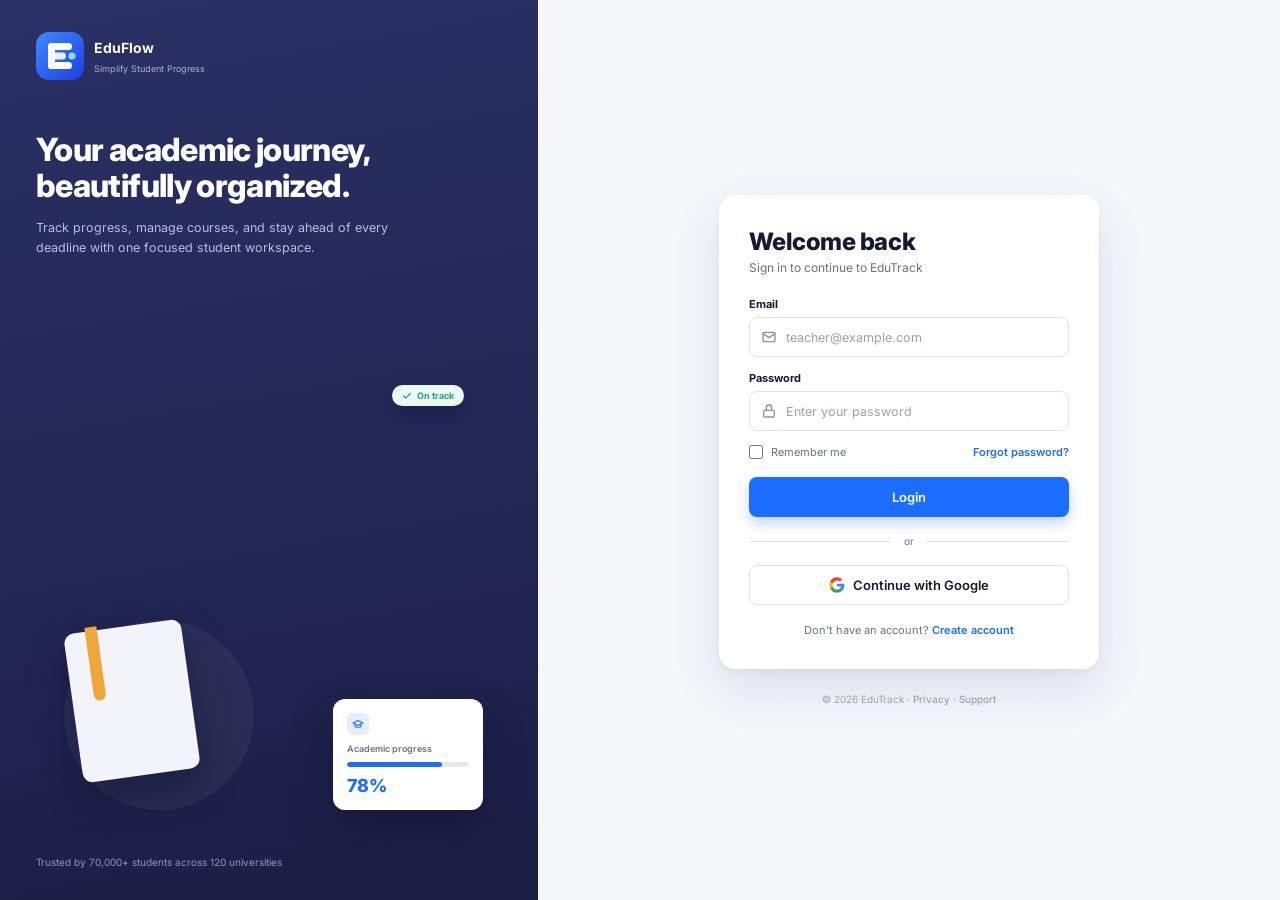
==== commit 95ef058f: "Editing Dark mode" ====
--- a/pages/Assignments.html
+++ b/pages/Assignments.html
@@ -28,11 +28,7 @@
     >
 
 
-    <!-- SHARED LAYOUT -->
-    <link
-        rel="stylesheet"
-        href="../style/layout.css"
-    >
+   
 
 
     <!-- ASSIGNMENTS STYLE -->
@@ -40,10 +36,20 @@
         rel="stylesheet"
         href="../style/Assignments.css"
     >
-
-
+   <link rel="stylesheet"
+     href="https://fonts.googleapis.com/css2?family=Material+Symbols+Rounded:opsz,wght,FILL,GRAD@20..48,100..700,0..1,-50..200"/>
+
+
+ <!-- SHARED LAYOUT -->
+    <link
+        rel="stylesheet"
+        href="../style/layout.css"
+    >
     <!-- SHARED LAYOUT JS -->
-    <script src="../js/layout.js"></script>
+
+        <script src="../js/api.js"></script>
+        <script src="../js/auth.js"></script>
+        <script src="../js/layout.js"></script>
 
 </head>
 
@@ -69,7 +75,7 @@
          MAIN
     ======================================== -->
 
-    <main>
+    <main class="main">
 
         <div class="main-header">
 
@@ -478,18 +484,14 @@
     </div>
 
 
-    <!-- ========================================
-         API
-    ======================================== -->
-
-    <script src="../js/api.js"></script>
+    
 
 
     <!-- ========================================
          ASSIGNMENTS JS
     ======================================== -->
 
-    <script src="../js/assignments.js"></script>
+    <script src="../js/Assignments.js"></script>
 
 
 </body>
--- a/style/layout.css
+++ b/style/layout.css
@@ -3,273 +3,506 @@
    Every page links this file.
    ========================================================= */
 @import url("https://fonts.googleapis.com/css2?family=Inter:wght@400;500;600;700&display=swap");
+@import url('https://fonts.googleapis.com/css2?family=Material+Symbols+Rounded:opsz,wght,FILL,GRAD@20..48,100..700,0..1,-50..200');
 
 /* ---------- Theme variables ---------- */
 :root {
-  color-scheme: light;
-
-  --bg: #f8f9fc;
-  --surface: #ffffff;
-  --border: #e3e6ee;
-  --ink: #1f2236;
-  --muted: #6b7190;
-  --sidebar: #272a40;
-  --sidebar-border: rgba(255, 255, 255, .06);
-
-  --blue: #1d6bff;
-  --purple: #c08af0;
-  --orange: #edad5e;
-  --green: #1f9d68;
-  --primary: #1d6bff;
-  --primary-hover: #0f5be6;
-
-  --green-soft: #e3f5ec;
-  --track: #e8eaf2;
-  --avatar-bg: #ece3fb;
-  --avatar-ink: #7a47c9;
-  --danger: #d63c3c;
-
-  --radius: 14px;
-
-  /* Layout sizes (desktop) */
-  --sidebar-w: 230px;
-  --topbar-h: 72px;
-  --page-pad: 36px;
+    color-scheme: light;
+
+    --bg: #f8f9fc;
+    --surface: #ffffff;
+    --border: #e3e6ee;
+    --ink: #1f2236;
+    --muted: #6b7190;
+    --sidebar: #272a40;
+    --sidebar-border: rgba(255, 255, 255, 0.06);
+
+    --blue: #1d6bff;
+    --purple: #c08af0;
+    --orange: #edad5e;
+    --green: #1f9d68;
+    --primary: #1d6bff;
+    --primary-hover: #0f5be6;
+
+    --green-soft: #e3f5ec;
+    --track: #e8eaf2;
+    --avatar-bg: #ece3fb;
+    --avatar-ink: #7a47c9;
+    --danger: #d63c3c;
+
+    --radius: 14px;
+
+    /* Layout sizes (desktop) */
+    --sidebar-w: 230px;
+    --topbar-h: 72px;
+    --page-pad: 36px;
 }
 
 [data-theme="dark"] {
-  color-scheme: dark;
-
-  --bg: #11131f;
-  --surface: #191c2b;
-  --border: #2b3045;
-  --ink: #f4f6fc;
-  --muted: #9ca3b8;
-  --sidebar: #171927;
-  --sidebar-border: #2b3045;
-
-  --blue: #4d8dff;
-  --purple: #c9a0f5;
-  --orange: #f0b46d;
-  --green: #3fc68f;
-
-  --green-soft: rgba(63, 198, 143, .16);
-  --track: #2b3045;
-  --avatar-bg: #2f2650;
-  --avatar-ink: #d3bbf7;
-  --danger: #ff7b7b;
+    color-scheme: dark;
+
+    --bg: #11131f;
+    --surface: #191c2b;
+    --border: #2b3045;
+    --ink: #f4f6fc;
+    --muted: #9ca3b8;
+    --sidebar: #171927;
+    --sidebar-border: #2b3045;
+
+    --blue: #4d8dff;
+    --purple: #c9a0f5;
+    --orange: #f0b46d;
+    --green: #3fc68f;
+
+    --green-soft: rgba(63, 198, 143, 0.16);
+    --track: #2b3045;
+    --avatar-bg: #2f2650;
+    --avatar-ink: #d3bbf7;
+    --danger: #ff7b7b;
 }
 
 /* ---------- Base ---------- */
-* { box-sizing: border-box; margin: 0; padding: 0; }
+* {
+    box-sizing: border-box;
+    margin: 0;
+    padding: 0;
+}
 
 /* html { scroll-padding-top: var(--topbar-h); } */
 
 body {
-  font-family: "Inter", system-ui, -apple-system, "Segoe UI", sans-serif;
-  background: var(--bg);
-  color: var(--ink);
-  font-size: 16px;
-  line-height: 1.4;
-}
-
-body.no-scroll { overflow: hidden; }
-
-a { color: inherit; text-decoration: none; }
-ul { list-style: none; }
-button { font: inherit; color: inherit; cursor: pointer; }
-
-:focus-visible { outline: 2px solid var(--blue); outline-offset: 2px; }
+    font-family:
+        "Inter",
+        system-ui,
+        -apple-system,
+        "Segoe UI",
+        sans-serif;
+    background: var(--bg);
+    color: var(--ink);
+    font-size: 16px;
+    line-height: 1.4;
+}
+
+body.no-scroll {
+    overflow: hidden;
+}
+
+a {
+    color: inherit;
+    text-decoration: none;
+}
+ul {
+    list-style: none;
+}
+button {
+    font: inherit;
+    color: inherit;
+    cursor: pointer;
+}
+
+:focus-visible {
+    outline: 2px solid var(--blue);
+    outline-offset: 2px;
+}
+
+.material-symbols-rounded {
+    font-variation-settings:
+        "FILL" 0,
+        "wght" 400,
+        "GRAD" 0,
+        "opsz" 24;
+
+    user-select: none;
+}
 
 /* ---------- Sidebar (fixed on desktop) ---------- */
 .sidebar {
-  position: fixed;
-  top: 0;
-  left: 0;
-  z-index: 40;
-  width: var(--sidebar-w);
-  height: 100vh;
-  overflow-y: auto;
-  background: var(--sidebar);
-  border-right: 1px solid var(--sidebar-border);
-  color: #fff;
-  padding: 24px 18px;
-  display: flex;
-  flex-direction: column;
+    position: fixed;
+    top: 0;
+    left: 0;
+    z-index: 40;
+    width: var(--sidebar-w);
+    height: 100vh;
+    overflow-y: auto;
+    background: var(--sidebar);
+    border-right: 1px solid var(--sidebar-border);
+    color: #fff;
+    padding: 24px 18px;
+    display: flex;
+    flex-direction: column;
 }
 
 .sidebar-header {
-  display: flex;
-  align-items: center;
-  justify-content: space-between;
-  height: 40px;
-  margin-bottom: 32px;
-}
-.brand { display: flex; align-items: center; gap: 12px; }
-.brand img { width: 34px; height: 34px; display: block; }
-.brand span { font-size: 22px; font-weight: 700; }
+    display: flex;
+    align-items: center;
+    justify-content: space-between;
+    height: 40px;
+    margin-bottom: 32px;
+}
+.brand {
+    display: flex;
+    align-items: center;
+    gap: 12px;
+}
+.brand img {
+    width: 34px;
+    height: 34px;
+    display: block;
+}
+.brand span {
+    font-size: 22px;
+    font-weight: 700;
+}
 
 .sidebar-close {
-  display: none;
-  width: 38px;
-  height: 38px;
-  background: transparent;
-  border: 1px solid rgba(255, 255, 255, .25);
-  border-radius: 10px;
-}
-
-.menu { display: grid; gap: 6px; }
-.menu a, .menu-bottom a {
-  display: block; padding: 11px 14px; font-size: 15px; color: #d4d7ea;
-  border-radius: 8px;
-}
-.menu a:hover, .menu-bottom a:hover { color: #fff; background: rgba(255, 255, 255, .06); }
+    display: none;
+    width: 38px;
+    height: 38px;
+    background: transparent;
+    border: 1px solid rgba(255, 255, 255, 0.25);
+    border-radius: 10px;
+}
+
+.menu {
+    display: grid;
+    gap: 6px;
+}
+
+.menu a {
+    display: flex;
+    align-items: center;
+    gap: 0.5rem;
+    padding: 11px 14px;
+    font-size: 15px;
+    color: #d4d7ea;
+    border-radius: 8px;
+}
+
+.menu a:hover {
+    color: #fff;
+    background: rgba(255, 255, 255, 0.06);
+}
+
 .menu a.active {
-  color: #9cc0ff;
-  font-weight: 600;
-  background: rgba(77, 141, 255, .2);
-  box-shadow: inset 3px 0 0 var(--blue);
-}
-.menu-bottom { margin-top: auto; display: grid; gap: 4px; }
+    color: #9cc0ff;
+    font-weight: 600;
+    background: rgba(77, 141, 255, 0.2);
+    box-shadow: inset 3px 0 0 var(--blue);
+}
 
 .sidebar-overlay {
-  display: none;
-  position: fixed;
-  inset: 0;
-  z-index: 35;
-  background: rgba(10, 12, 24, .55);
-  opacity: 0;
-  visibility: hidden;
-  transition: opacity .25s ease, visibility 0s .25s;
+    display: none;
+    position: fixed;
+    inset: 0;
+    z-index: 35;
+    background: rgba(10, 12, 24, 0.55);
+    opacity: 0;
+    visibility: hidden;
+    transition:
+        opacity 0.25s ease,
+        visibility 0s 0.25s;
 }
 .sidebar-overlay--visible {
-  opacity: 1;
-  visibility: visible;
-  transition-delay: 0s;
+    opacity: 1;
+    visibility: visible;
+    transition-delay: 0s;
 }
 
 /* ---------- Topbar (fixed) ---------- */
 .topbar {
-  position: fixed;
-  top: 0;
-  left: var(--sidebar-w);
-  right: 0;
-  z-index: 30;
-  height: var(--topbar-h);
-  display: flex;
-  align-items: center;
-  justify-content: space-between;
-  gap: 16px;
-  padding: 0 var(--page-pad);
-  background: var(--surface);
-  border-bottom: 1px solid var(--border);
-
-
-}
-.topbar-left { display: flex; align-items: center; gap: 14px; flex: 1; min-width: 0; }
+    position: fixed;
+    top: 0;
+    left: var(--sidebar-w);
+    right: 0;
+    z-index: 30;
+    height: var(--topbar-h);
+    display: flex;
+    align-items: center;
+    justify-content: space-between;
+    gap: 16px;
+    padding: 0 var(--page-pad);
+    background: var(--surface);
+    border-bottom: 1px solid var(--border);
+}
+.topbar-left {
+    display: flex;
+    align-items: center;
+    gap: 14px;
+    flex: 1;
+    min-width: 0;
+}
 .menu-toggle {
-  display: none;
-  flex-shrink: 0;
-  width: 42px; height: 42px;
-  font-size: 20px; line-height: 1;
-  background: var(--surface);
-  border: 1px solid var(--border);
-  border-radius: 10px;
-}
+    display: none;
+    flex-shrink: 0;
+    width: 42px;
+    height: 42px;
+    font-size: 20px;
+    line-height: 1;
+    background: var(--surface);
+    border: 1px solid var(--border);
+    border-radius: 10px;
+}
+
+.breadcrumb {
+    display: flex;
+    align-items: center;
+    gap: 8px;
+
+    font-size: 14px;
+    color: var(--muted);
+}
+
+.breadcrumb a {
+    color: var(--muted);
+    text-decoration: none;
+}
+
+.breadcrumb a:hover {
+    color: var(--ink);
+}
+
+.breadcrumb-current {
+    color: var(--ink);
+    font-weight: 600;
+}
+
 .search {
-  flex: 1 1 auto;
-  width: 100%;
-  min-width: 0;
-  max-width: 480px;
-  padding: 12px 16px;
-  font: inherit; font-size: 14px;
-  color: var(--ink);
-  border: 1px solid var(--border); border-radius: 10px; background: var(--bg);
-}
-.search::placeholder { color: var(--muted); }
-.top-actions { display: flex; align-items: center; gap: 14px; flex-shrink: 0; }
+    display: flex;
+    align-items: center;
+    justify-content: center;
+    gap: 0.5rem;
+    width: 100%;
+    max-width: 500px;
+    height: 42px;
+    padding-inline: 12px;
+    color: var(--ink);
+    border: 1px solid var(--border);
+    border-radius: 10px;
+    background: var(--bg);
+}
+
+.search input {
+    width: 100%;
+    height: 100%;
+    background: none;
+    border: none;
+    outline: none;
+
+    font-family: inherit;
+    font-size: 14px;
+}
+
+.search::placeholder {
+    color: var(--muted);
+}
+
+.top-actions {
+    display: flex;
+    align-items: center;
+    gap: 14px;
+    flex-shrink: 0;
+}
+
 .theme-toggle {
-  width: 42px; height: 42px; border-radius: 10px;
-  border: 1px solid var(--border); background: var(--surface);
-  display: grid; place-items: center;
-}
-.theme-toggle:hover { background: var(--bg); }
-.theme-toggle svg { width: 20px; height: 20px; fill: none; stroke: currentColor; stroke-width: 2; stroke-linecap: round; stroke-linejoin: round; }
-.icon-sun { display: none; }
-[data-theme="dark"] .icon-moon { display: none; }
-[data-theme="dark"] .icon-sun { display: block; }
-.user { display: flex; align-items: center; gap: 10px; font-size: 14px; font-weight: 600; }
+    width: 42px;
+    height: 42px;
+    border-radius: 10px;
+    border: 1px solid var(--border);
+    background: var(--surface);
+    display: grid;
+    place-items: center;
+}
+
+.theme-toggle:hover {
+    background: var(--bg);
+}
+
+.icon-sun {
+    display: none;
+}
+
+[data-theme="dark"] .icon-moon {
+    display: none;
+}
+
+[data-theme="dark"] .icon-sun {
+    display: block;
+}
+
+.user {
+    display: flex;
+    align-items: center;
+    gap: 10px;
+    padding: 0.5rem;
+    border-radius: 0.5rem;
+    font-size: 14px;
+    font-weight: 600;
+    cursor: pointer;
+    transition: background 150ms ease;
+}
+
+.user:hover {
+    background-color: rgba(77, 141, 255, 0.2);
+}
+
 .avatar {
-  width: 40px; height: 40px; border-radius: 50%; background: var(--avatar-bg); color: var(--avatar-ink);
-  display: grid; place-items: center; font-size: 13px; font-weight: 700;
+    width: 40px;
+    height: 40px;
+    border-radius: 50%;
+    background: var(--avatar-bg);
+    color: var(--avatar-ink);
+    display: grid;
+    place-items: center;
+    font-size: 13px;
+    font-weight: 700;
+}
+
+.dropdown-menu {
+    position: relative;
+}
+
+.dropdown-menu-body {
+    display: none;
+    position: absolute;
+    top: calc(var(--topbar-h) - 0.5rem);
+    background: var(--surface);
+    width: 100%;
+    padding: 0.5rem;
+    border-radius: 0.5rem;
+    box-shadow: 4px 4px 5px #5858583a;
+    pointer-events: none;
+}
+
+.dropdown-menu[data-open="open"] .dropdown-menu-body {
+    display: block;
+    pointer-events: all;
+}
+
+.dropdown-menu .icon {
+    transition: transform 150ms ease;
+}
+
+.dropdown-menu[data-open="open"] .icon {
+    transform: rotate(-180deg);
+}
+
+.dropdown-menu-body ul {
+    display: flex;
+    flex-direction: column;
+}
+
+.dropdown-menu-item {
+    padding: 0.5rem;
+    font-size: 14px;
+    border-radius: 0.5rem;
+    transition: background 150ms ease;
+    cursor: pointer;
+}
+
+.dropdown-menu-item:hover {
+    background-color: rgba(77, 141, 255, 0.2);
 }
 
 /* ---------- Page offset ---------- */
 .main {
-  margin-left: var(--sidebar-w);
-  padding-top: var(--topbar-h);
-  min-width: 0;
+    margin-left: var(--sidebar-w);
+    padding-top: var(--topbar-h);
+    min-width: 0;
 }
 .content {
-  width: 100%;
-  max-width: none;
-  padding: var(--page-pad);
-}
-
-/* Shown by layout.js if the Sidebar/Topbar files cannot be loaded */
-.layout-error {
-  position: fixed;
-  top: 0;
-  left: 0;
-  right: 0;
-  z-index: 50;
-  padding: 12px 16px;
-  background: var(--danger);
-  color: #fff;
-  font-size: 14px;
+    width: 100%;
+    max-width: none;
+    padding: var(--page-pad);
 }
 
 /* ---------- Laptop (just above the drawer breakpoint) ---------- */
 @media (min-width: 1025px) and (max-width: 1200px) {
-  :root { --sidebar-w: 210px; --page-pad: 28px; }
+    :root {
+        --sidebar-w: 210px;
+        --page-pad: 28px;
+    }
 }
 
 /* ---------- Tablet and below: drawer sidebar ---------- */
 @media (max-width: 1024px) {
-  :root { --topbar-h: 68px; --page-pad: 28px; }
-
-  .sidebar {
-    width: min(260px, 85vw);
-    transform: translateX(-100%);
-    visibility: hidden;
-    transition: transform .25s ease, visibility 0s .25s;
-  }
-  .sidebar--open {
-    transform: translateX(0);
-    visibility: visible;
-    transition-delay: 0s;
-    box-shadow: 8px 0 24px rgba(0, 0, 0, .25);
-  }
-  .sidebar-close { display: grid; place-items: center; }
-  .sidebar-overlay { display: block; }
-
-  .topbar { left: 0; }
-  .menu-toggle { display: grid; place-items: center; }
-  .main { margin-left: 0; }
+    :root {
+        --topbar-h: 68px;
+        --page-pad: 28px;
+    }
+
+    .sidebar {
+        width: min(260px, 85vw);
+        transform: translateX(-100%);
+        visibility: hidden;
+        transition:
+            transform 0.25s ease,
+            visibility 0s 0.25s;
+    }
+    .sidebar--open {
+        transform: translateX(0);
+        visibility: visible;
+        transition-delay: 0s;
+        box-shadow: 8px 0 24px rgba(0, 0, 0, 0.25);
+    }
+    .sidebar-close {
+        display: grid;
+        place-items: center;
+    }
+    .sidebar-overlay {
+        display: block;
+    }
+
+    .topbar {
+        left: 0;
+    }
+    .menu-toggle {
+        display: grid;
+        place-items: center;
+    }
+    .main {
+        margin-left: 0;
+    }
 }
 
 /* ---------- Mobile ---------- */
 @media (max-width: 767px) {
-  :root { --topbar-h: 64px; --page-pad: 16px; }
-
-  body { font-size: 15px; }
-  .search { font-size: 16px; padding: 10px 14px; }
-  .menu-toggle, .theme-toggle { width: 38px; height: 38px; }
-  .avatar { width: 36px; height: 36px; }
-  /* .user-name { display: none; } */
-  .top-actions { gap: 10px; }
-}
-
-@media (prefers-reduced-motion: reduce) {
-  .sidebar, .sidebar-overlay { transition: none; }
-}+    :root {
+        --topbar-h: 64px;
+        --page-pad: 16px;
+    }
+
+    body {
+        font-size: 15px;
+    }
+
+    .search {
+        font-size: 16px;
+    }
+
+    .menu-toggle,
+    .theme-toggle {
+        width: 38px;
+        height: 38px;
+    }
+    .avatar {
+        width: 36px;
+        height: 36px;
+    }
+    .user-name {
+        display: none;
+    }
+    .top-actions {
+        gap: 10px;
+    }
+}
+
+@media (max-width: 425px) {
+    .search {
+        padding: 0;
+        width: 42px;
+        height: 42px;
+    }
+    .search input {
+        display: none;
+    }
+}
